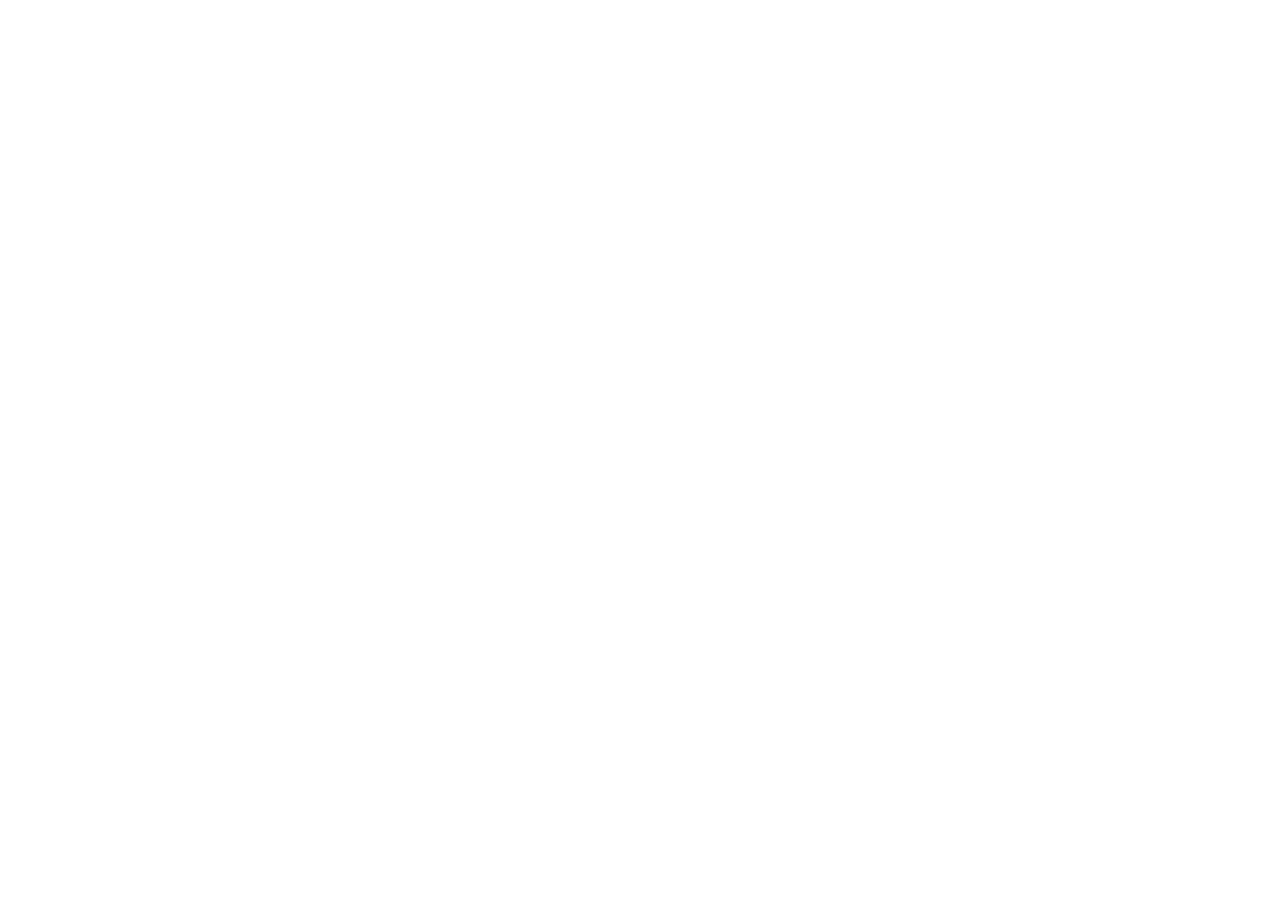
==== pages/productos.html @ 3c32b13b "add[productos]: html y css de la pagina de productos" ====
<!DOCTYPE html>
<html lang="en">
<head>
    <meta charset="UTF-8">
    <meta name="viewport" content="width=device-width, initial-scale=1.0">
    <link rel="stylesheet"  href="/assets/styles/producto.css" >
    <title>Relojes</title>
</head>
<body>
    
</body>
</html>
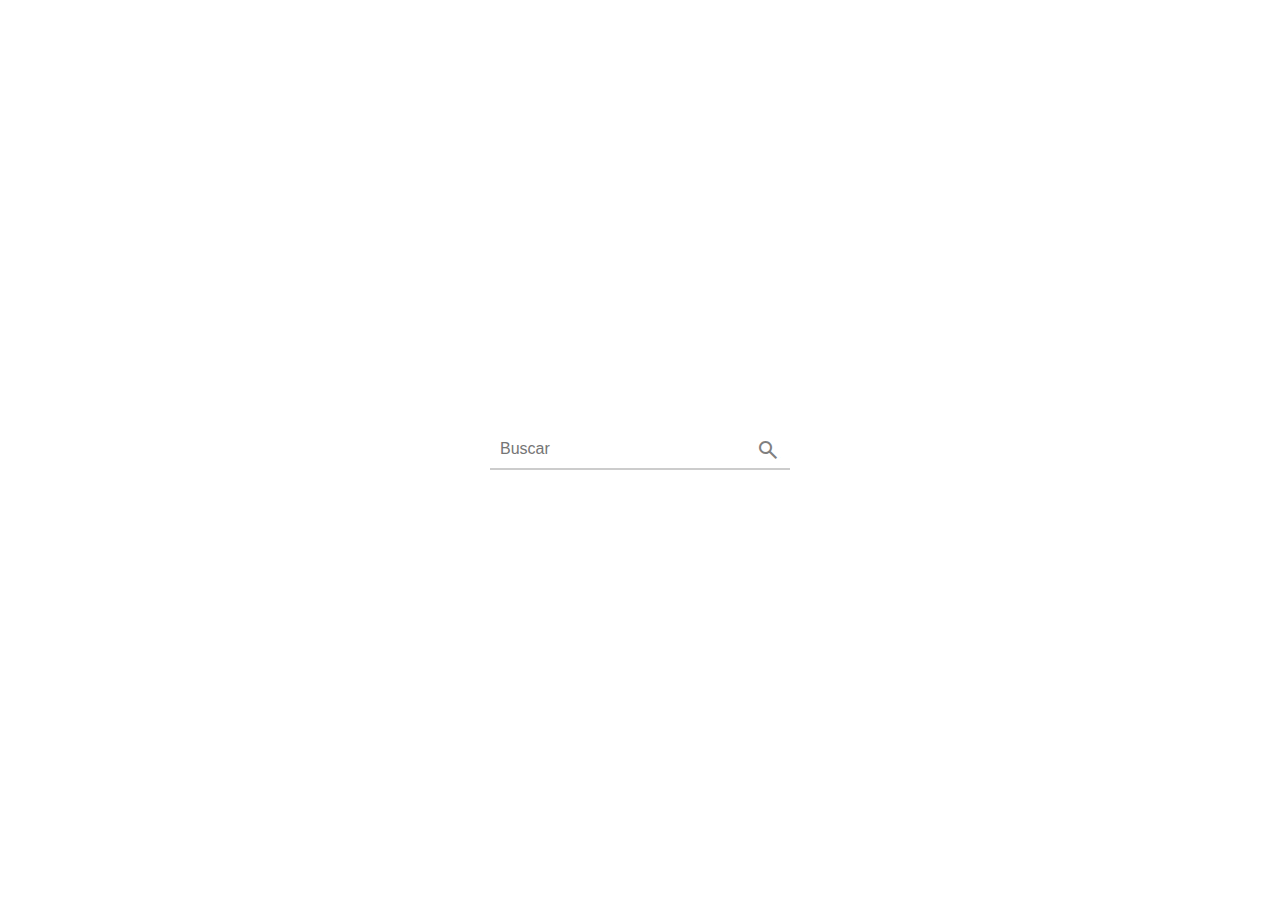
==== commit b8c70303: "inputProducto" ====
--- a/pages/productos.html
+++ b/pages/productos.html
@@ -4,9 +4,21 @@
     <meta charset="UTF-8">
     <meta name="viewport" content="width=device-width, initial-scale=1.0">
     <link rel="stylesheet"  href="/assets/styles/producto.css" >
+    <link rel="stylesheet" href="https://fonts.googleapis.com/css2?family=Material+Symbols+Outlined:opsz,wght,FILL,GRAD@20..48,100..700,0..1,-50..200&icon_names=search" />
+
     <title>Relojes</title>
 </head>
 <body>
+
+    <div >
+        <form> 
+            <input type="text" placeholder="Buscar" name="fname" value="">
+            <span class="material-symbols-outlined">
+                search
+                </span>
+        </form>
+    </div>
+    
     
 </body>
 </html>--- a/assets/styles/producto.css
+++ b/assets/styles/producto.css
@@ -0,0 +1,40 @@
+*{
+    margin: 0;
+    padding: 0;
+    box-sizing: border-box;
+}
+
+div {
+    display: flex;
+    justify-content: center;
+    align-items: center;
+    height: 100vh; /* Para centrarlo en toda la pantalla */
+}
+
+form {
+    position: relative;
+    width: 300px; /* Ajusta el tamaño del input */
+}
+
+input[type="text"] {
+    width: 100%;
+    padding: 10px 40px 10px 10px; /* Espacio para el icono */
+    font-size: 16px;
+    border: none;
+    border-bottom: 2px solid #ccc; /* Solo línea inferior */
+    outline: none;
+    background: transparent; /* Para que el fondo sea limpio */
+}
+
+
+/* icono */
+.material-symbols-outlined { 
+    position: absolute;
+    right: 10px; /* Ajusta la posición del icono */
+    top: 50%;
+    transform: translateY(-50%);
+    color: gray;
+    cursor: pointer;
+}
+
+
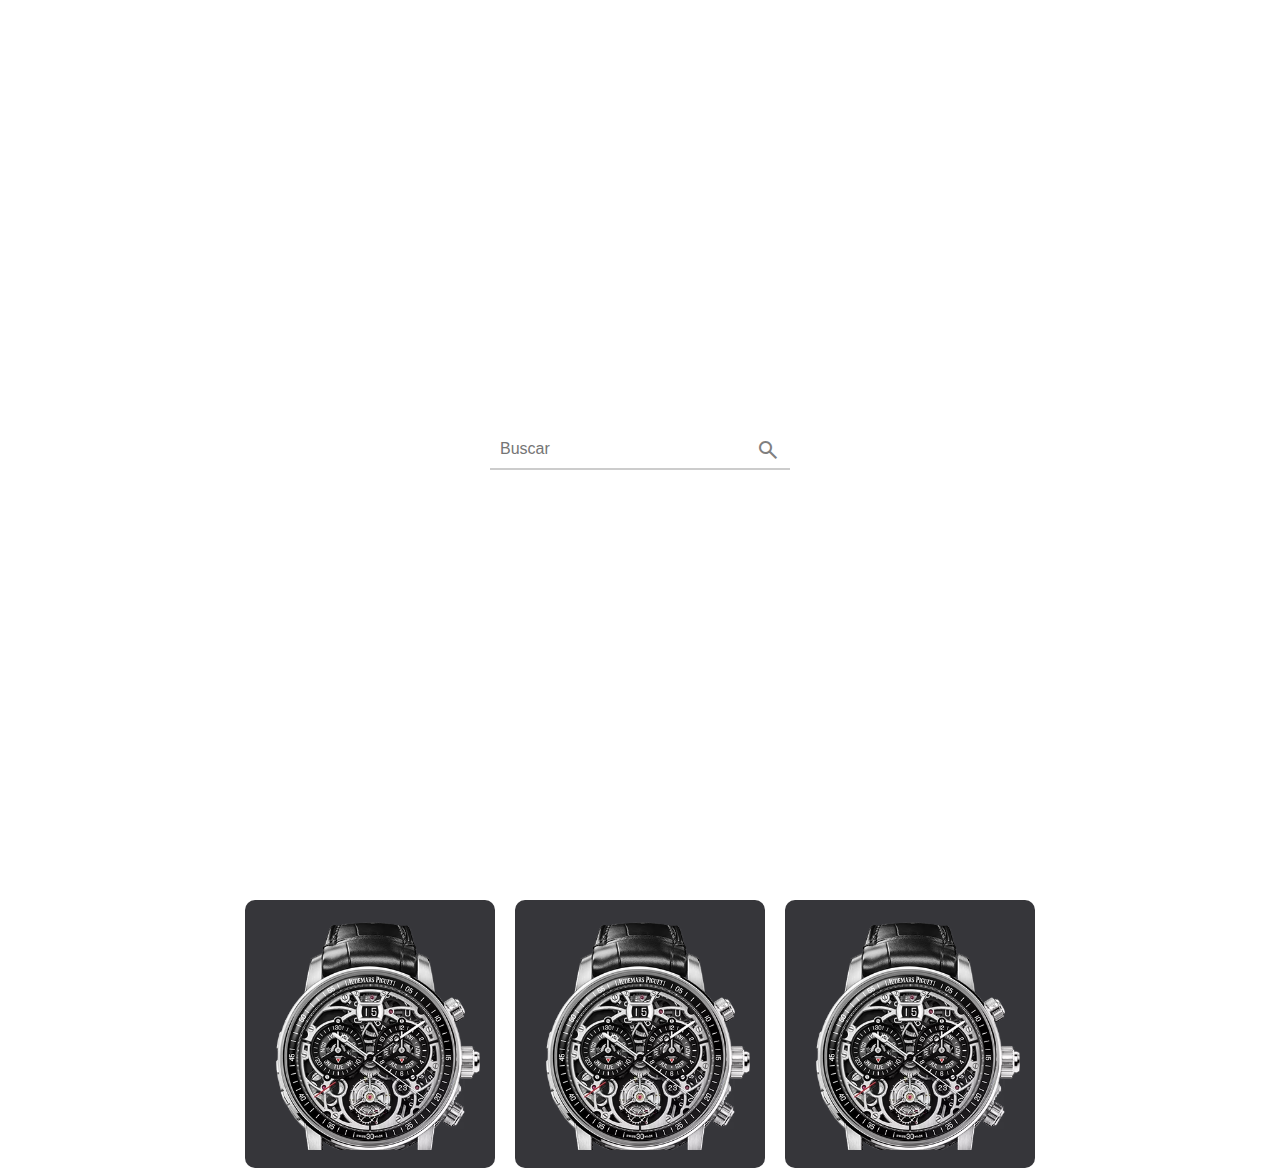
==== commit e432853d: "img(productosimg)" ====
--- a/pages/productos.html
+++ b/pages/productos.html
@@ -10,7 +10,7 @@
 </head>
 <body>
 
-    <div >
+    <div class="buscador">
         <form> 
             <input type="text" placeholder="Buscar" name="fname" value="">
             <span class="material-symbols-outlined">
@@ -18,7 +18,26 @@
                 </span>
         </form>
     </div>
-    
+
+    <section >
+        <div class="card">
+            <img  src="/assets/img/reloj1.png" class="acomodoImg">
+            <br> 
+        </div>
+        
+        <div class="card">
+            <img src="/assets/img/reloj1.png" class="acomodoImg"  >
+            <br>
+             
+        </div>
+
+        <div class="card">
+            <img src="/assets/img/reloj1.png" class="acomodoImg"  >
+            <br>
+               
+        </div>
+    </section>
+
     
 </body>
 </html>--- a/assets/styles/producto.css
+++ b/assets/styles/producto.css
@@ -4,7 +4,7 @@
     box-sizing: border-box;
 }
 
-div {
+.buscador{
     display: flex;
     justify-content: center;
     align-items: center;
@@ -38,3 +38,38 @@
 }
 
 
+.acomodoImg{
+    
+    border-radius: 32px;
+    width: 250px;
+    height: 250px;
+    object-fit: cover;
+    object-position: top;
+
+}
+
+section{
+    
+    gap: 20px; /* separa elementos de adentro del contenedor*/
+    display: flex;
+    flex-direction: row;
+    justify-content: center;
+    height: 100%;
+}
+
+.card{
+    
+        display: flex;
+        flex-direction: column;
+        justify-content: center;
+        align-items: center;
+        background-color: rgb(54, 54, 58);
+        border-radius: 10px;
+        
+}
+
+.card:hover{
+    background-color: rgb(3, 3, 3);
+    
+    
+}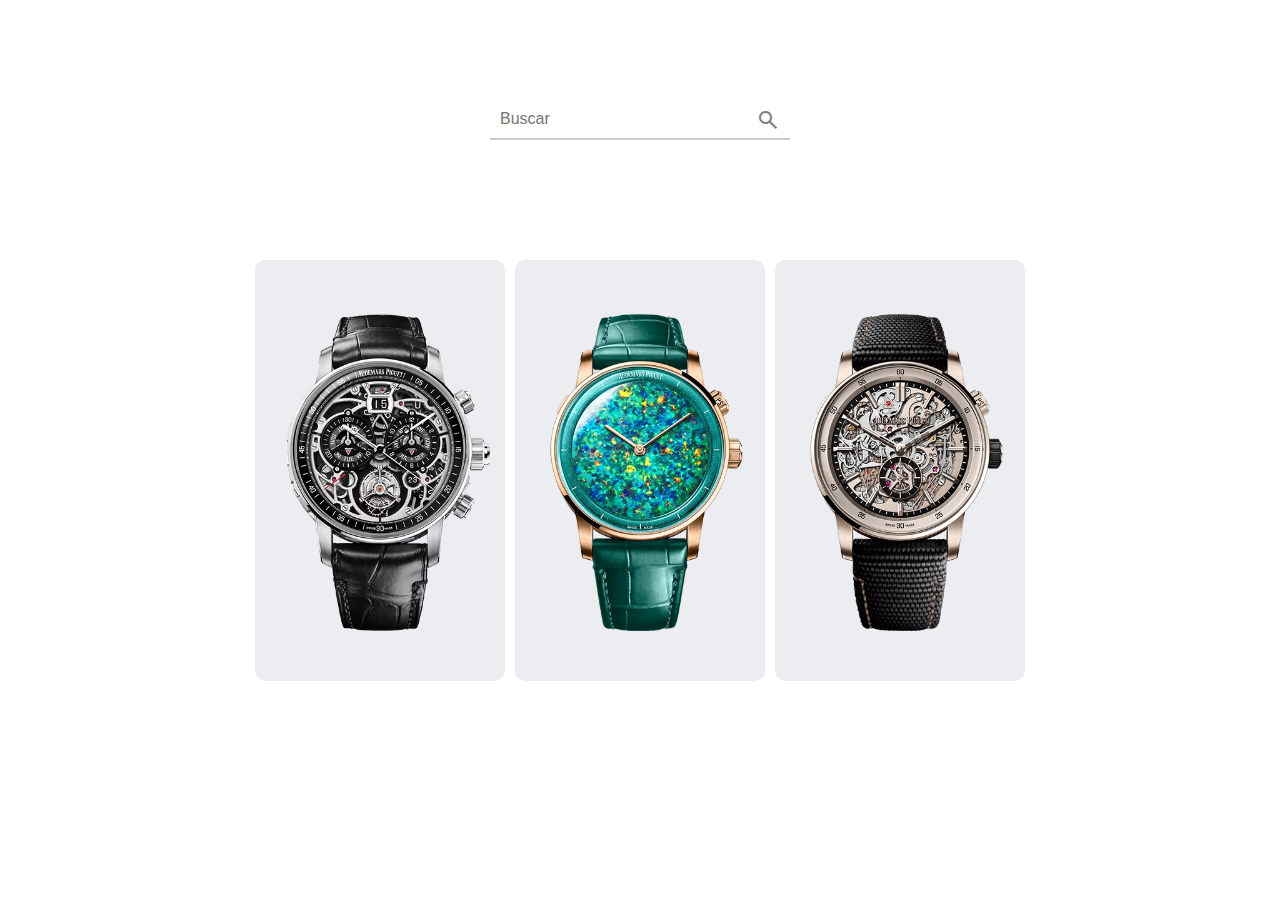
==== commit bb64ce9b: "section[fotos]" ====
--- a/pages/productos.html
+++ b/pages/productos.html
@@ -26,13 +26,13 @@
         </div>
         
         <div class="card">
-            <img src="/assets/img/reloj1.png" class="acomodoImg"  >
+            <img src="/assets/img/reloj2.png" class="acomodoImg"  >
             <br>
              
         </div>
 
         <div class="card">
-            <img src="/assets/img/reloj1.png" class="acomodoImg"  >
+            <img src="/assets/img/reloj3.png" class="acomodoImg"  >
             <br>
                
         </div>
--- a/assets/styles/producto.css
+++ b/assets/styles/producto.css
@@ -8,7 +8,7 @@
     display: flex;
     justify-content: center;
     align-items: center;
-    height: 100vh; /* Para centrarlo en toda la pantalla */
+    padding: 100px ;
 }
 
 form {
@@ -42,19 +42,24 @@
     
     border-radius: 32px;
     width: 250px;
-    height: 250px;
-    object-fit: cover;
-    object-position: top;
+    height: auto;
+    /* object-fit: cover; */
+    /* object-position: top; */
 
 }
 
 section{
-    
-    gap: 20px; /* separa elementos de adentro del contenedor*/
+    /* margin-top: 80px; */
+    gap: 10px; /* separa elementos de adentro del contenedor*/
     display: flex;
     flex-direction: row;
     justify-content: center;
-    height: 100%;
+    
+    width: 100%;
+    max-width: max-content;
+    margin: 0 auto;
+    padding: 20px;
+    /* height: 100%; */
 }
 
 .card{
@@ -63,13 +68,9 @@
         flex-direction: column;
         justify-content: center;
         align-items: center;
-        background-color: rgb(54, 54, 58);
+        background-color: rgba(225, 226, 231, 0.623);
         border-radius: 10px;
+        padding: 32px 0;
         
 }
 
-.card:hover{
-    background-color: rgb(3, 3, 3);
-    
-    
-}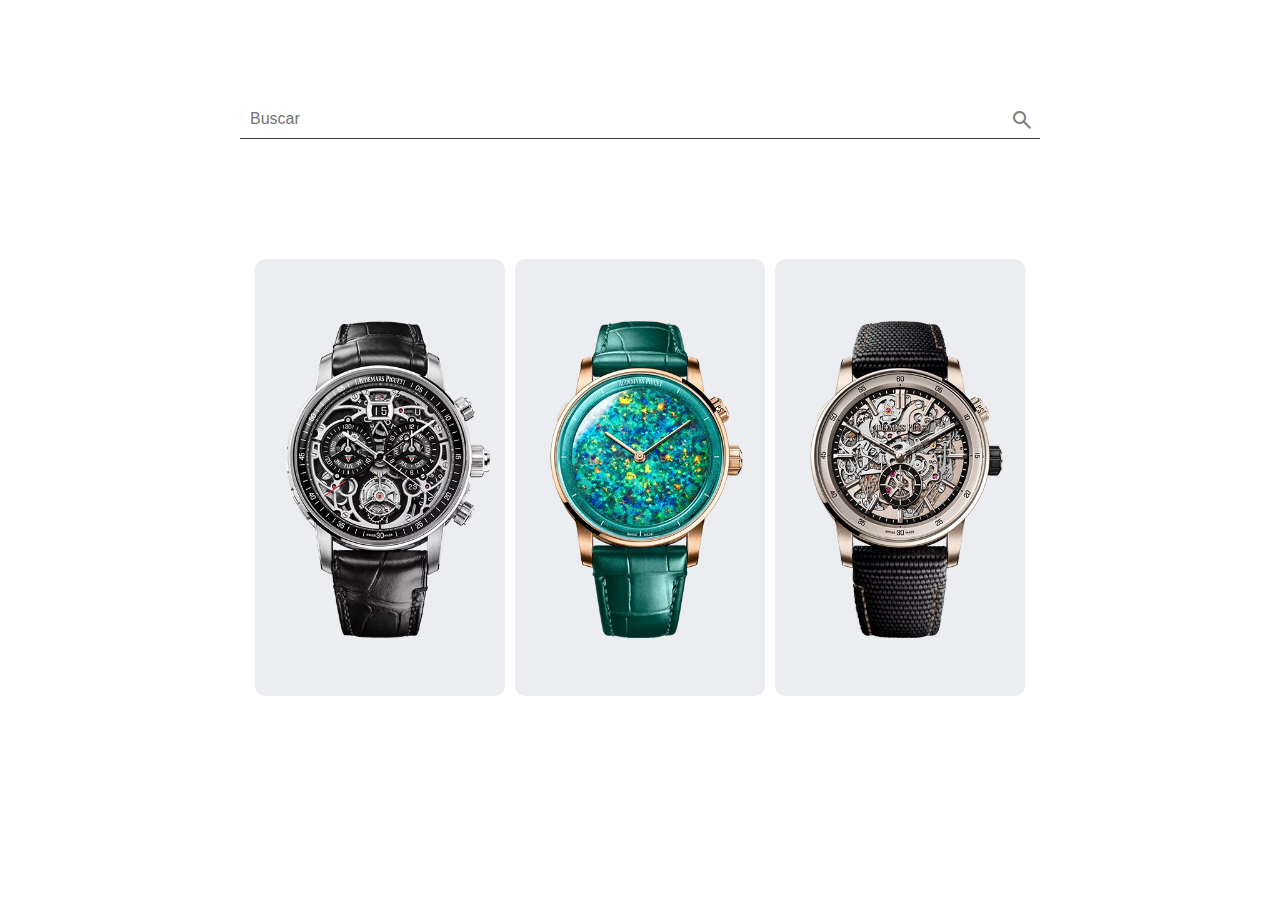
==== commit 5aee2164: "estilos" ====
--- a/pages/productos.html
+++ b/pages/productos.html
@@ -36,6 +36,9 @@
             <br>
                
         </div>
+
+       
+        
     </section>
 
     
--- a/assets/styles/producto.css
+++ b/assets/styles/producto.css
@@ -9,11 +9,14 @@
     justify-content: center;
     align-items: center;
     padding: 100px ;
+    width: 80%;
+    margin: 0 auto;
 }
 
 form {
     position: relative;
-    width: 300px; /* Ajusta el tamaño del input */
+    width: 100%; /* Ajusta el tamaño del input */
+    max-width: 800px;
 }
 
 input[type="text"] {
@@ -21,7 +24,7 @@
     padding: 10px 40px 10px 10px; /* Espacio para el icono */
     font-size: 16px;
     border: none;
-    border-bottom: 2px solid #ccc; /* Solo línea inferior */
+    border-bottom: 1px solid #383434; /* Solo línea inferior */
     outline: none;
     background: transparent; /* Para que el fondo sea limpio */
 }
@@ -29,11 +32,13 @@
 
 /* icono */
 .material-symbols-outlined { 
+    width: 20px;
     position: absolute;
     right: 10px; /* Ajusta la posición del icono */
     top: 50%;
     transform: translateY(-50%);
     color: gray;
+    
     cursor: pointer;
 }
 
@@ -70,7 +75,10 @@
         align-items: center;
         background-color: rgba(225, 226, 231, 0.623);
         border-radius: 10px;
-        padding: 32px 0;
+        padding: 40px 0;
+
+        
+
         
 }
 
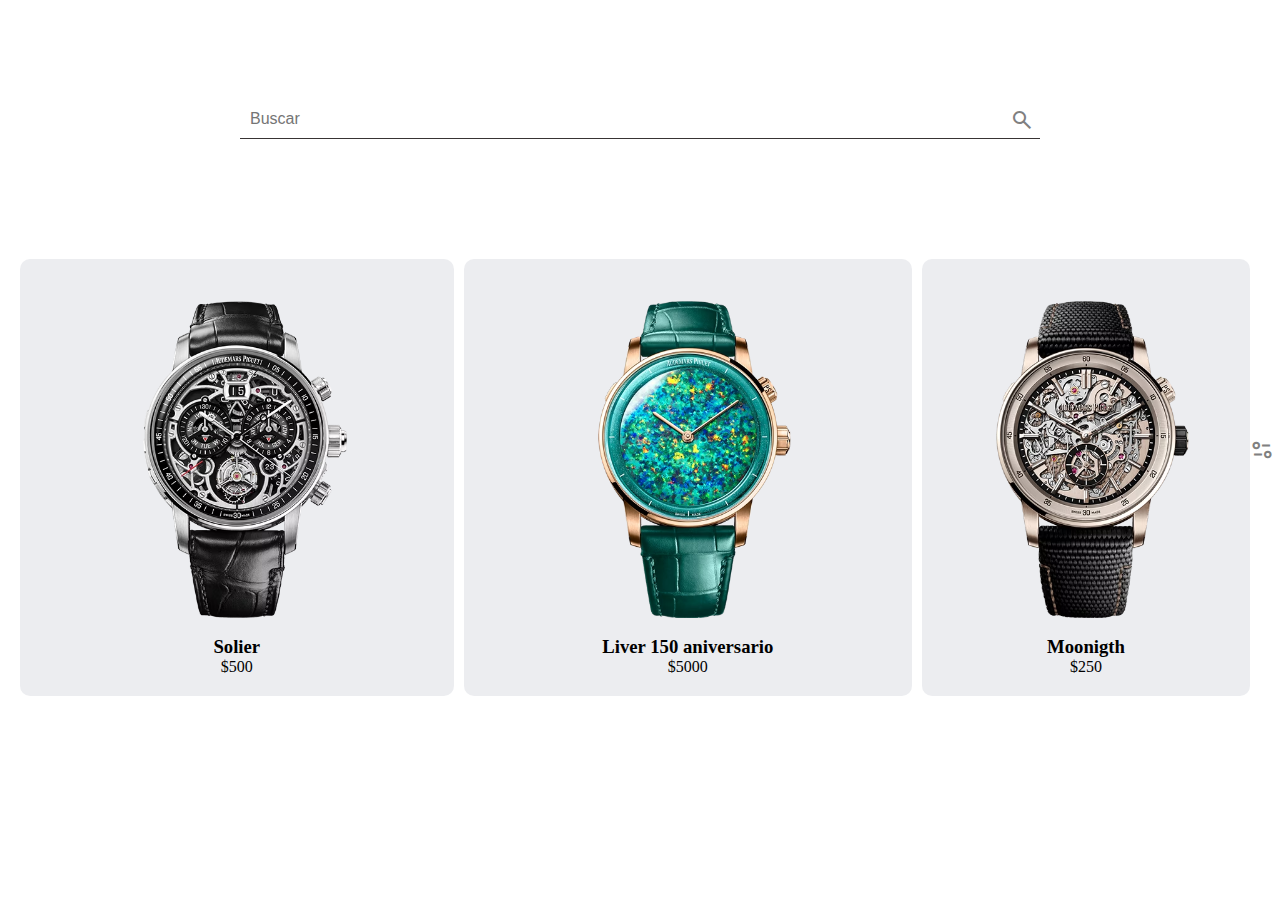
==== commit 7c0fe145: "section{h3}" ====
--- a/pages/productos.html
+++ b/pages/productos.html
@@ -5,8 +5,9 @@
     <meta name="viewport" content="width=device-width, initial-scale=1.0">
     <link rel="stylesheet"  href="/assets/styles/producto.css" >
     <link rel="stylesheet" href="https://fonts.googleapis.com/css2?family=Material+Symbols+Outlined:opsz,wght,FILL,GRAD@20..48,100..700,0..1,-50..200&icon_names=search" />
+    <link rel="stylesheet" href="https://fonts.googleapis.com/css2?family=Material+Symbols+Outlined:opsz,wght,FILL,GRAD@20..48,100..700,0..1,-50..200&icon_names=page_info" />
+    <title>Relojes</title>
 
-    <title>Relojes</title>
 </head>
 <body>
 
@@ -19,24 +20,57 @@
         </form>
     </div>
 
+    
+    <div >
+        <span class="material-symbols-outlined">
+            page_info
+        </span>
+    </div>
+
+
     <section >
         <div class="card">
             <img  src="/assets/img/reloj1.png" class="acomodoImg">
             <br> 
+            <h3>Solier</h3>
+            <p> $500</p>
+
+            <div class="extra-info">
+                <p>Con un extensible de cuero que lo hace resaltar por su elegancia </p>
+                <p class="compra">Comprar</p>
+            </div>
         </div>
         
         <div class="card">
             <img src="/assets/img/reloj2.png" class="acomodoImg"  >
             <br>
-             
+            <h3>Liver 150 aniversario</h3>
+            <p> $5000</p>
+
+            <div class="extra-info">
+                <p>Su destacado color esmeralda nos recuerda  a los paisajes de Persia</p>
+                <!-- <br> -->
+                <p class="compra">Comprar</p>
+            </div>
+            
+            
+
         </div>
 
         <div class="card">
             <img src="/assets/img/reloj3.png" class="acomodoImg"  >
             <br>
+            <h3>Moonigth</h3>
+            <p>$250</p>
+
+            <div class="extra-info">
+                <p>Su esfera lo hace resalta sobre otros modelos </p>
+                <p class="compra">Comprar</p>
+            </div>
                
         </div>
-
+    
+        <br>
        
         
     </section>
--- a/assets/styles/producto.css
+++ b/assets/styles/producto.css
@@ -44,7 +44,8 @@
 
 
 .acomodoImg{
-    
+    margin-left: 25px;
+    margin-right: 25px;
     border-radius: 32px;
     width: 250px;
     height: auto;
@@ -53,8 +54,11 @@
 
 }
 
+
+
 section{
     /* margin-top: 80px; */
+    
     gap: 10px; /* separa elementos de adentro del contenedor*/
     display: flex;
     flex-direction: row;
@@ -68,17 +72,45 @@
 }
 
 .card{
-    
+        margin-left: 0px;
+        margin-right: 0px;
         display: flex;
         flex-direction: column;
         justify-content: center;
         align-items: center;
         background-color: rgba(225, 226, 231, 0.623);
         border-radius: 10px;
-        padding: 40px 0;
+        padding: 20px; 
 
-        
-
-        
+        text-align: center;
+    transition: transform 0.3s ease, box-shadow 0.3s ease;
+    overflow: hidden;
+    position: relative;
 }
 
+.card:hover {
+    transform: scale(1.1); /* Aumenta el tamaño en un 10% */
+    box-shadow: 0px 4px 15px rgba(0, 0, 0, 0.2); /* Agrega sombra */
+}
+
+.extra-info {
+    opacity: 0;
+    max-height: 0;
+    transition: opacity 0.3s ease, max-height 0.3s ease;
+    overflow: hidden;
+}
+
+
+
+.card:hover .extra-info {
+    opacity: 1;
+    max-height: 100px; /* Ajusta según el contenido */
+}
+
+.compra{
+    color: rgb(73, 138, 92);
+}
+
+.compra:hover{
+    color: rgb(48, 52, 75);
+}
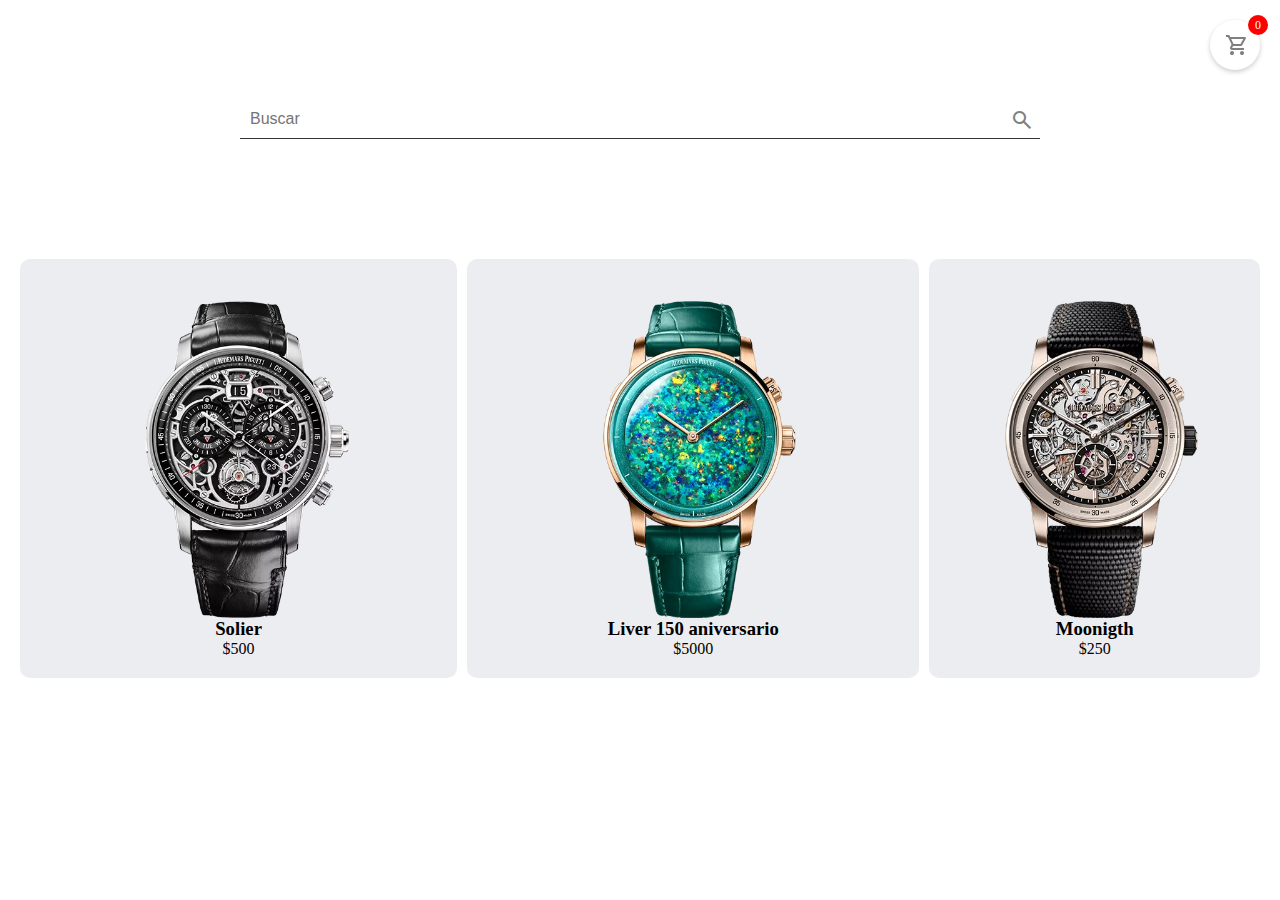
==== commit cf8d7470: "update[carrito]: completado" ====
--- a/pages/productos.html
+++ b/pages/productos.html
@@ -3,78 +3,70 @@
 <head>
     <meta charset="UTF-8">
     <meta name="viewport" content="width=device-width, initial-scale=1.0">
-    <link rel="stylesheet"  href="/assets/styles/producto.css" >
-    <link rel="stylesheet" href="https://fonts.googleapis.com/css2?family=Material+Symbols+Outlined:opsz,wght,FILL,GRAD@20..48,100..700,0..1,-50..200&icon_names=search" />
-    <link rel="stylesheet" href="https://fonts.googleapis.com/css2?family=Material+Symbols+Outlined:opsz,wght,FILL,GRAD@20..48,100..700,0..1,-50..200&icon_names=page_info" />
+    <link rel="stylesheet" href="/assets/styles/producto.css">
+    <link href="https://fonts.googleapis.com/css2?family=Material+Symbols+Outlined" rel="stylesheet">
     <title>Relojes</title>
-
 </head>
 <body>
-
     <div class="buscador">
-        <form> 
+        <form>
             <input type="text" placeholder="Buscar" name="fname" value="">
-            <span class="material-symbols-outlined">
-                search
-                </span>
+            <span class="material-symbols-outlined" id="lupa">search</span>
         </form>
     </div>
 
-    
-    <div >
-        <span class="material-symbols-outlined">
-            page_info
-        </span>
+   
+    <div class="cart-icon" id="cartIcon">
+        <span class="material-symbols-outlined">shopping_cart</span>
+        <span class="cart-count" id="cartCount">0</span>
     </div>
 
+    <div class="cart-container" id="cartContainer">
+        <div class="cart-header">
+            <h2>Tu Carrito</h2>
+            <span class="close-cart" id="closeCart">×</span>
+        </div>
+        <div id="cartItems"></div>
+        <div class="cart-footer">
+            <div class="cart-total">
+                <h3>Total: $<span id="cartTotal">0</span></h3>
+            </div>
+            <button class="checkout-btn" id="checkoutBtn">Finalizar Compra</button>
+        </div>
+    </div>
 
-    <section >
-        <div class="card">
-            <img  src="/assets/img/reloj1.png" class="acomodoImg">
-            <br> 
+    <div class="overlay" id="overlay"></div>
+
+    <section>
+        <div class="card" data-id="1">
+            <img src="/assets/img/reloj1.png" class="acomodoImg">
             <h3>Solier</h3>
-            <p> $500</p>
-
+            <p>$500</p>
             <div class="extra-info">
-                <p>Con un extensible de cuero que lo hace resaltar por su elegancia </p>
-                <p class="compra">Comprar</p>
+                <p>Con un extensible de cuero que lo hace resaltar por su elegancia</p>
+                <p class="compra" onclick="addToCart(1, 'Solier', 500, '/assets/img/reloj1.png', 'Con un extensible de cuero que lo hace resaltar por su elegancia')">Comprar</p>
             </div>
         </div>
-        
-        <div class="card">
-            <img src="/assets/img/reloj2.png" class="acomodoImg"  >
-            <br>
+        <div class="card" data-id="2">
+            <img src="/assets/img/reloj2.png" class="acomodoImg">
             <h3>Liver 150 aniversario</h3>
-            <p> $5000</p>
-
+            <p>$5000</p>
             <div class="extra-info">
-                <p>Su destacado color esmeralda nos recuerda  a los paisajes de Persia</p>
-                <!-- <br> -->
-                <p class="compra">Comprar</p>
+                <p>Su destacado color esmeralda nos recuerda a los paisajes de Persia</p>
+                <p class="compra" onclick="addToCart(2, 'Liver 150 aniversario', 5000, '/assets/img/reloj2.png', 'Su destacado color esmeralda nos recuerda a los paisajes de Persia')">Comprar</p>
             </div>
-            
-            
-
         </div>
-
-        <div class="card">
-            <img src="/assets/img/reloj3.png" class="acomodoImg"  >
-            <br>
+        <div class="card" data-id="3">
+            <img src="/assets/img/reloj3.png" class="acomodoImg">
             <h3>Moonigth</h3>
             <p>$250</p>
-
             <div class="extra-info">
-                <p>Su esfera lo hace resalta sobre otros modelos </p>
-                <p class="compra">Comprar</p>
+                <p>Su esfera lo hace resaltar sobre otros modelos</p>
+                <p class="compra" onclick="addToCart(3, 'Moonigth', 250, '/assets/img/reloj3.png', 'Su esfera lo hace resaltar sobre otros modelos')">Comprar</p>
             </div>
-               
         </div>
-    
-        <br>
-       
-        
     </section>
 
-    
+    <script src="/assets/js/buy.js"></script>
 </body>
-</html>+</html>
--- a/assets/styles/producto.css
+++ b/assets/styles/producto.css
@@ -34,14 +34,14 @@
 .material-symbols-outlined { 
     width: 20px;
     position: absolute;
-    right: 10px; /* Ajusta la posición del icono */
     top: 50%;
     transform: translateY(-50%);
     color: gray;
-    
-    cursor: pointer;
-}
-
+    cursor: pointer;
+}
+#lupa{
+    right: 10px;
+}
 
 .acomodoImg{
     margin-left: 25px;
@@ -70,6 +70,7 @@
     padding: 20px;
     /* height: 100%; */
 }
+
 
 .card{
         margin-left: 0px;
@@ -98,6 +99,9 @@
     max-height: 0;
     transition: opacity 0.3s ease, max-height 0.3s ease;
     overflow: hidden;
+    display: flex;
+    flex-direction: column;
+    align-items: center;
 }
 
 
@@ -108,9 +112,167 @@
 }
 
 .compra{
-    color: rgb(73, 138, 92);
-}
+    margin-top: 16px;
+    color: rgb(0, 0, 0);
+    display: flex;
+    align-items: center;
+    justify-content: center;
+    cursor: pointer;
+    width: 120px;
+    height: 32px;
+    font-size: 24px;
+    padding: 20px;
+    border-radius: 32px;
+}
+
 
 .compra:hover{
-    color: rgb(48, 52, 75);
-}
+    transition: ease-in-out .4s;
+    color: rgb(255, 255, 255);
+    background-color: #000;
+}
+/* Estilos para el carrito */
+.cart-icon {
+    position: fixed;
+    top: 20px;
+    right: 20px;
+    background-color: white;
+    border-radius: 50%;
+    width: 50px;
+    height: 50px;
+    display: flex;
+    justify-content: center;
+    align-items: center;
+    cursor: pointer;
+    box-shadow: 0 2px 5px rgba(0,0,0,0.2);
+    z-index: 1000;
+}
+
+.cart-count {
+    position: absolute;
+    top: -5px;
+    right: -8px;
+    background-color: red;
+    color: white;
+    border-radius: 50%;
+    width: 20px;
+    height: 20px;
+    display: flex;
+    justify-content: center;
+    align-items: center;
+    font-size: 12px;
+}
+
+.cart-container {
+    position: fixed;
+    top: 0;
+    right: -400px;
+    width: 350px;
+    height: 100vh;
+    background-color: white;
+    box-shadow: -2px 0 5px rgba(0,0,0,0.2);
+    transition: right 0.3s ease;
+    z-index: 1001;
+    padding: 20px;
+    overflow-y: auto;
+}
+
+.cart-container.active {
+    right: 0;
+}
+
+.cart-header {
+    display: flex;
+    justify-content: space-between;
+    align-items: center;
+    margin-bottom: 20px;
+    border-bottom: 1px solid #eee;
+    padding-bottom: 10px;
+}
+
+.close-cart {
+    cursor: pointer;
+    font-size: 24px;
+}
+
+.cart-item {
+    display: flex;
+    margin-bottom: 15px;
+    padding-bottom: 15px;
+    border-bottom: 1px solid #eee;
+}
+
+.cart-item img {
+    width: 80px;
+    height: 80px;
+    object-fit: contain;
+    margin-right: 15px;
+}
+
+.item-details {
+    flex-grow: 1;
+}
+
+.item-title {
+    font-weight: bold;
+    margin-bottom: 5px;
+}
+
+.item-price {
+    color: #777;
+    margin-bottom: 10px;
+}
+
+.item-controls {
+    display: flex;
+    align-items: center;
+}
+
+.quantity-btn {
+    cursor: pointer;
+    display: flex;
+    align-items: center;
+    position: relative;
+    left: 70px;
+}
+
+.item-quantity {
+    margin: 0 10px;
+}
+
+.remove-item {
+    margin-left: auto;
+    cursor: pointer;
+    color: #ff5555;
+    padding: 20px;
+}
+
+.cart-footer {
+    margin-top: 20px;
+    text-align: right;
+}
+
+.checkout-btn {
+    background-color: #000;
+    color: white;
+    border: none;
+    padding: 10px 20px;
+    cursor: pointer;
+    font-size: 16px;
+    margin-top: 10px;
+}
+
+.overlay {
+    position: fixed;
+    top: 0;
+    left: 0;
+    width: 100%;
+    height: 100%;
+    background-color: rgba(0,0,0,0.5);
+    display: none;
+    z-index: 999;
+}
+
+.overlay.active {
+    display: block;
+}